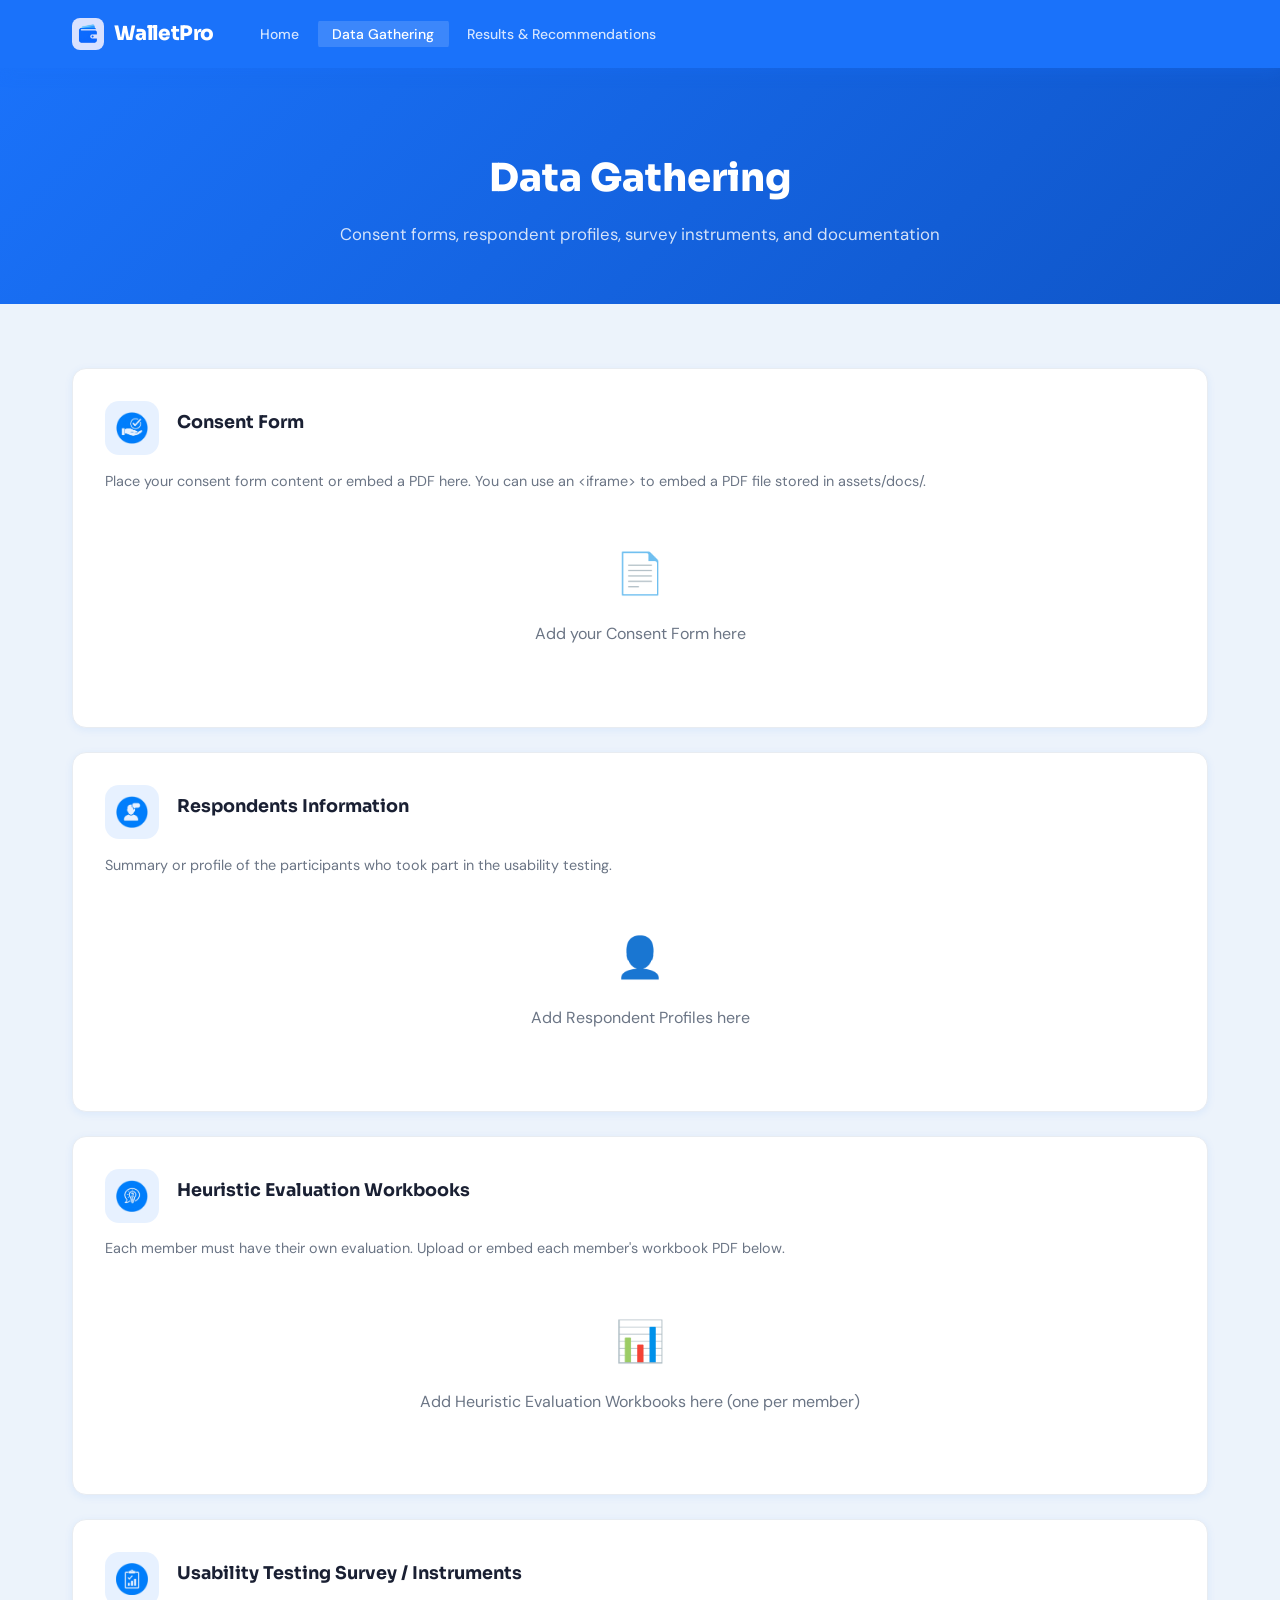
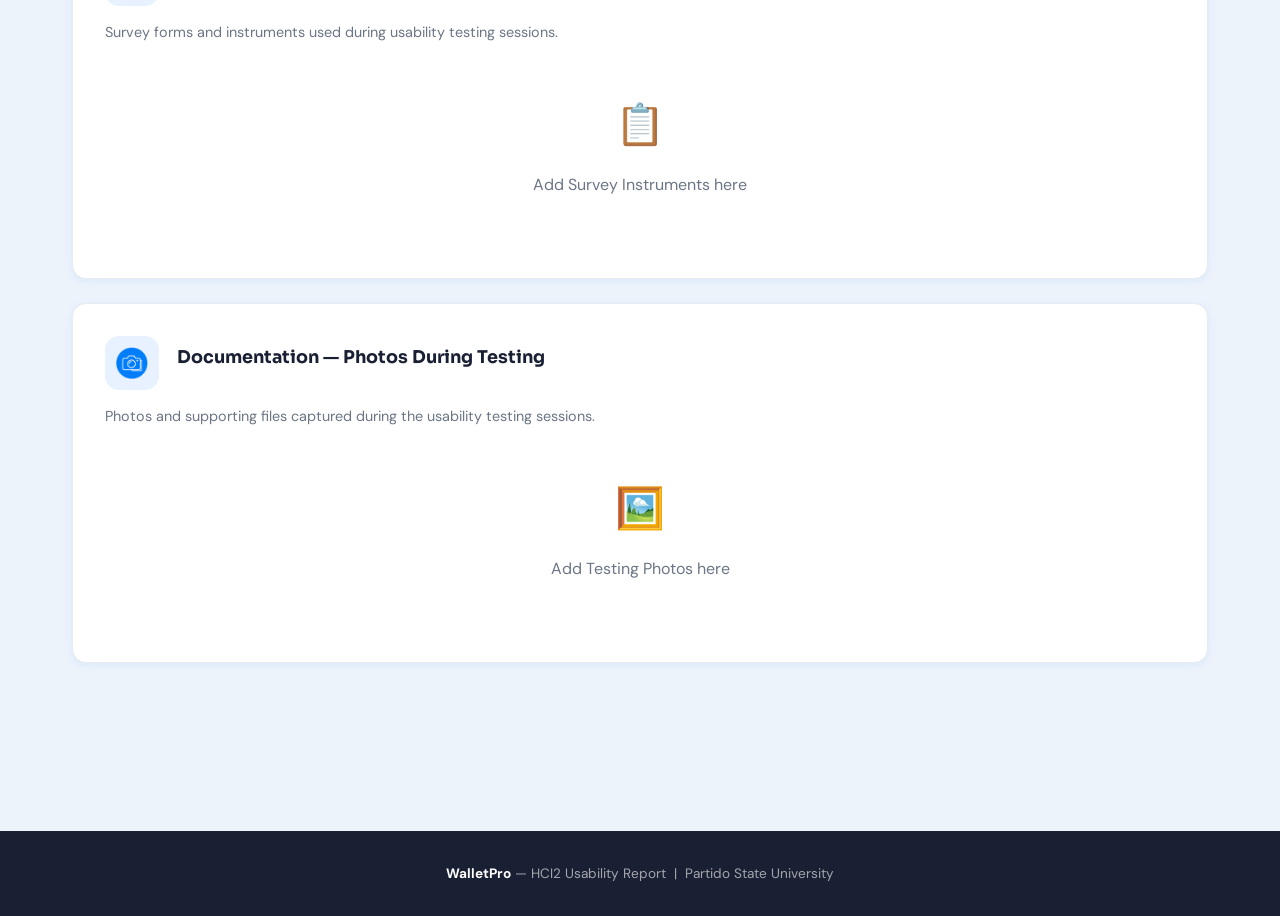
==== pages/data-gathering.html @ 6cc5b2fb "First upload" ====
<!DOCTYPE html>
<html lang="en">
<head>
  <meta charset="UTF-8" />
  <meta name="viewport" content="width=device-width, initial-scale=1.0" />
  <title>Data Gathering — WalletPro HCI2</title>
  <link rel="stylesheet" href="../css/global.css" />
  <style>
    .fade-in { opacity: 0; transform: translateY(20px); transition: opacity 0.5s, transform 0.5s; }
    .fade-in.visible { opacity: 1; transform: none; }
    .content-section { padding: 4rem 0; }
    .card { background: #fff; border-radius: 14px; padding: 2rem; margin-bottom: 1.5rem; border: 1px solid var(--gray-200); box-shadow: var(--shadow-sm); }
    .card h3 { font-family: var(--font-head); font-size: 1.1rem; font-weight: 700; margin-bottom: 0.75rem; color: var(--text-dark); }
    .card p { color: var(--text-muted); font-size: 0.9rem; line-height: 1.7; }
    .coming-soon { text-align: center; padding: 3rem; color: var(--text-muted); font-size: 1rem; }
    .coming-soon span { font-size: 2.5rem; display: block; margin-bottom: 1rem; }
  </style>
</head>
<body>

  <!-- NAVBAR -->
  <nav class="navbar">
    <div class="container">
      <a href="../index.html" class="navbar-brand">
        <img src="../img/logo.jpg" alt="WalletPro Logo" class="brand-logo">
        WalletPro
      </a>
      <ul class="navbar-nav">
        <li><a href="../index.html" class="nav-link">Home</a></li>
        <li><a href="data-gathering.html" class="nav-link active">Data Gathering</a></li>
        <li><a href="results.html" class="nav-link">Results & Recommendations</a></li>
      </ul>
      <button class="navbar-toggle" aria-label="Toggle menu">
        <span></span><span></span><span></span>
      </button>
    </div>
  </nav>

  <!-- PAGE HEADER -->
  <div class="page-header">
    <div class="container">
      <h1>Data Gathering</h1>
      <p>Consent forms, respondent profiles, survey instruments, and documentation</p>
    </div>
  </div>

  <!-- CONTENT -->
  <section class="content-section">
    <div class="container">

      <!-- Consent Form -->
      <div class="card fade-in">
        <div class="card-header">
          <div class="card-icon-lg">
            <img src="../img/icon-consent.png" alt="Consent Form">
          </div>
          <h3>Consent Form</h3>
        </div>
        <p>Place your consent form content or embed a PDF here. You can use an &lt;iframe&gt; to embed a PDF file stored in assets/docs/.</p>
        <!-- Example: <iframe src="../assets/docs/consent-form.pdf" width="100%" height="500px"></iframe> -->
        <div class="coming-soon"><span>📄</span>Add your Consent Form here</div>
      </div>

      <!-- Respondents Info -->
      <div class="card fade-in">
        <div class="card-header">
          <div class="card-icon-lg">
            <img src="../img/icon-respondents.png" alt="Respondents Information">
          </div>
          <h3>Respondents Information</h3>
        </div>
        <p>Summary or profile of the participants who took part in the usability testing.</p>
        <div class="coming-soon"><span>👤</span>Add Respondent Profiles here</div>
      </div>

      <!-- Heuristic Evaluation Workbooks -->
      <div class="card fade-in">
        <div class="card-header">
          <div class="card-icon-lg">
            <img src="../img/icon-heuristic.png" alt="Heuristic Evaluation Workbooks">
          </div>
          <h3>Heuristic Evaluation Workbooks</h3>
        </div>
        <p>Each member must have their own evaluation. Upload or embed each member's workbook PDF below.</p>
        <div class="coming-soon"><span>📊</span>Add Heuristic Evaluation Workbooks here (one per member)</div>
      </div>

      <!-- Usability Testing Survey -->
      <div class="card fade-in">
        <div class="card-header">
          <div class="card-icon-lg">
            <img src="../img/icon-survey.png" alt="Usability Testing Survey / Instruments">
          </div>
          <h3>Usability Testing Survey / Instruments</h3>
        </div>
        <p>Survey forms and instruments used during usability testing sessions.</p>
        <div class="coming-soon"><span>📋</span>Add Survey Instruments here</div>
      </div>

      <!-- Documentation / Photos -->
      <div class="card fade-in">
        <div class="card-header">
          <div class="card-icon-lg">
            <img src="../img/icon-photos.png" alt="Documentation — Photos During Testing">
          </div>
          <h3>Documentation — Photos During Testing</h3>
        </div>
        <p>Photos and supporting files captured during the usability testing sessions.</p>
        <div class="coming-soon"><span>🖼️</span>Add Testing Photos here</div>
      </div>

    </div>
  </section>

  <!-- FOOTER -->
  <footer class="footer">
    <p><strong>WalletPro</strong> — HCI2 Usability Report &nbsp;|&nbsp; Partido State University</p>
  </footer>

  <script src="../js/main.js"></script>
</body>
</html>
---- css/global.css ----
/* ===========================
   WalletPro — Global Styles
   HCI2 Final Project
   =========================== */

@import url('https://fonts.googleapis.com/css2?family=Sora:wght@300;400;500;600;700;800&family=DM+Sans:ital,wght@0,300;0,400;0,500;1,300&display=swap');

/* --- CSS Variables / Brand Colors --- */
:root {
  --blue-primary: #1A72FA;
  --blue-dark: #0f55c7;
  --blue-light: #5a9dfc;
  --bg-main: #ECF3FB;
  --bg-white: #ffffff;
  --gray-100: #f5f7fa;
  --gray-200: #e8ecf1;
  --gray-400: #9aa3b0;
  --gray-600: #5c6675;
  --gray-800: #2d3340;
  --text-dark: #1a2033;
  --text-muted: #6b7585;
  --shadow-sm: 0 2px 8px rgba(26, 114, 250, 0.08);
  --shadow-md: 0 4px 20px rgba(26, 114, 250, 0.12);
  --shadow-lg: 0 10px 40px rgba(26, 114, 250, 0.16);
  --radius-sm: 8px;
  --radius-md: 14px;
  --radius-lg: 22px;
  --font-head: 'Sora', sans-serif;
  --font-body: 'DM Sans', sans-serif;
  --navbar-height: 68px;
  --transition: 0.25s ease;
}

/* --- Reset --- */
*, *::before, *::after {
  box-sizing: border-box;
  margin: 0;
  padding: 0;
}

html {
  scroll-behavior: smooth;
}

body {
  font-family: var(--font-body);
  background-color: var(--bg-main);
  color: var(--text-dark);
  line-height: 1.6;
  min-height: 100vh;
}

img {
  max-width: 100%;
  display: block;
}

a {
  text-decoration: none;
  color: inherit;
  transition: color var(--transition);
}

ul {
  list-style: none;
}

/* --- Utility Classes --- */
.container {
  max-width: 1200px;
  margin: 0 auto;
  padding: 0 2rem;
}

.section-title {
  font-family: var(--font-head);
  font-size: 2rem;
  font-weight: 700;
  color: var(--text-dark);
  margin-bottom: 0.5rem;
}

.section-subtitle {
  font-size: 1rem;
  color: var(--text-muted);
  margin-bottom: 2.5rem;
}

.badge {
  display: inline-block;
  background: rgba(26, 114, 250, 0.1);
  color: var(--blue-primary);
  font-family: var(--font-head);
  font-size: 0.72rem;
  font-weight: 600;
  letter-spacing: 0.1em;
  text-transform: uppercase;
  padding: 0.3rem 0.85rem;
  border-radius: 50px;
  margin-bottom: 1rem;
}

/* ===========================
   NAVBAR
   =========================== */
.navbar {
  position: fixed;
  top: 0;
  left: 0;
  width: 100%;
  height: var(--navbar-height);
  background: var(--blue-primary);
  z-index: 1000;
  box-shadow: 0 2px 16px rgba(26, 114, 250, 0.3);
}

.navbar .container {
  display: flex;
  align-items: center;
  height: 100%;
  gap: 2rem;
}

.navbar-brand {
  display: flex;
  align-items: center;
  gap: 0.6rem;
  font-family: var(--font-head);
  font-size: 1.25rem;
  font-weight: 800;
  color: #fff;
  letter-spacing: -0.02em;
  flex-shrink: 0;
}

.brand-logo {
  width: 32px;
  height: 32px;
  object-fit: contain; /* para hindi ma-stretch */
  border-radius: 8px;
}

.navbar-nav {
  display: flex;
  align-items: center;
  gap: 0.25rem;
  flex: 1;
  overflow-x: auto;
  scrollbar-width: none;
}

.navbar-nav::-webkit-scrollbar {
  display: none;
}

.nav-link {
  white-space: nowrap;
  font-family: var(--font-body);
  font-size: 0.875rem;
  font-weight: 500;
  color: rgba(255,255,255,0.82);
  padding: 0.45rem 0.9rem;
  border-radius: 6px;
  transition: all var(--transition);
}

.nav-link:hover,
.nav-link.active {
  color: #fff;
  background: rgba(255,255,255,0.15);
}

.navbar-toggle {
  display: none;
  flex-direction: column;
  gap: 5px;
  background: none;
  border: none;
  cursor: pointer;
  padding: 0.4rem;
  margin-left: auto;
}

.navbar-toggle span {
  width: 24px;
  height: 2px;
  background: #fff;
  border-radius: 2px;
  transition: all var(--transition);
}

/* --- Mobile Nav --- */
@media (max-width: 768px) {
  .navbar-nav {
    display: none;
    position: absolute;
    top: var(--navbar-height);
    left: 0;
    width: 100%;
    background: var(--blue-dark);
    flex-direction: column;
    align-items: flex-start;
    padding: 1rem;
    gap: 0.25rem;
  }

  .navbar-nav.open {
    display: flex;
  }

  .navbar-toggle {
    display: flex;
  }
}

/* Card header — icon + title row (inner pages) */
.card-header {
  display: flex;
  align-items: center;
  gap: 1.1rem;
  margin-bottom: 0.85rem;
}

.card-header h3 {
  margin: 0;
  font-family: var(--font-head);
  font-size: 1.1rem;
  font-weight: 700;
  color: var(--text-dark);
}

/* Large icon box with blue bg — inner pages */
.card-icon-lg {
  width: 54px;
  height: 54px;
  min-width: 54px;
  background: rgba(26, 114, 250, 0.1);
  border-radius: 14px;
  display: flex;
  align-items: center;
  justify-content: center;
}

.card-icon-lg img {
  width: 32px;
  height: 32px;
  object-fit: contain;
}

/* (legacy small inline icon — no longer used) */
.section-icon {
  width: 22px;
  height: 22px;
  object-fit: contain;
  vertical-align: middle;
  margin-right: 8px;
  display: inline-block;
}

/* ===========================
   FOOTER
   =========================== */
.footer {
  background: var(--text-dark);
  color: rgba(255,255,255,0.6);
  text-align: center;
  padding: 2rem;
  font-size: 0.85rem;
  margin-top: 5rem;
}

.footer strong {
  color: #fff;
}

.footer a {
  color: var(--blue-light);
}

/* ===========================
   PAGE HEADER (inner pages)
   =========================== */
.page-header {
  background: linear-gradient(135deg, var(--blue-primary) 0%, var(--blue-dark) 100%);
  padding: 5rem 0 3.5rem;
  margin-top: var(--navbar-height);
  text-align: center;
  color: #fff;
}

.page-header h1 {
  font-family: var(--font-head);
  font-size: 2.4rem;
  font-weight: 800;
  margin-bottom: 0.75rem;
}

.page-header p {
  font-size: 1.05rem;
  opacity: 0.82;
}
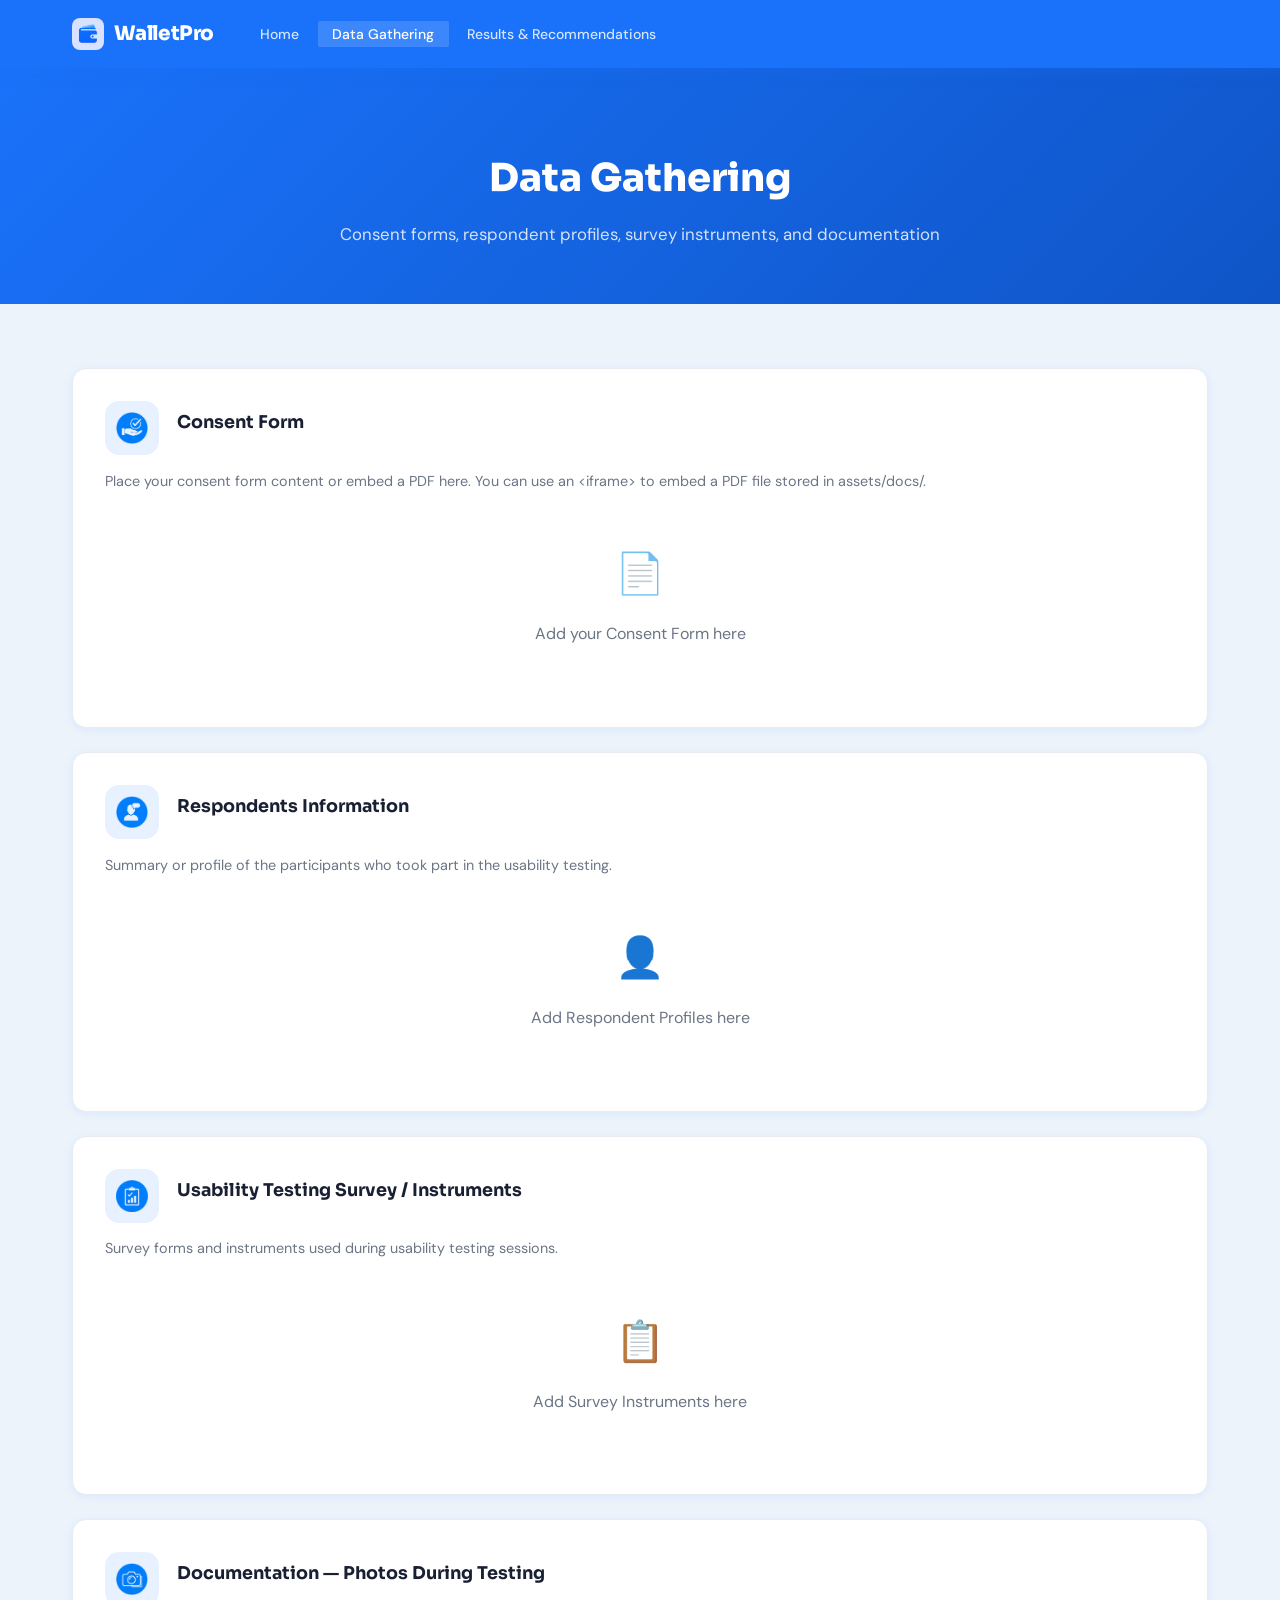
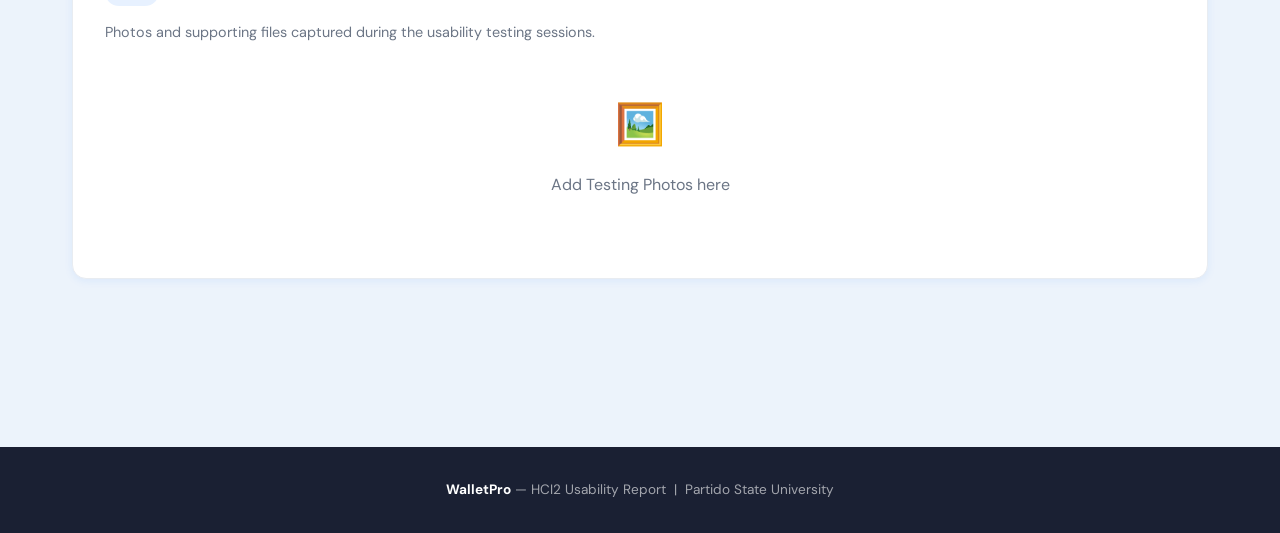
==== commit 6df290ea: "Updated homepage" ====
--- a/pages/data-gathering.html
+++ b/pages/data-gathering.html
@@ -73,8 +73,9 @@
         <div class="coming-soon"><span>👤</span>Add Respondent Profiles here</div>
       </div>
 
+      <!-- Modified -->
       <!-- Heuristic Evaluation Workbooks -->
-      <div class="card fade-in">
+      <!-- <div class="card fade-in">
         <div class="card-header">
           <div class="card-icon-lg">
             <img src="../img/icon-heuristic.png" alt="Heuristic Evaluation Workbooks">
@@ -83,7 +84,7 @@
         </div>
         <p>Each member must have their own evaluation. Upload or embed each member's workbook PDF below.</p>
         <div class="coming-soon"><span>📊</span>Add Heuristic Evaluation Workbooks here (one per member)</div>
-      </div>
+      </div> -->
 
       <!-- Usability Testing Survey -->
       <div class="card fade-in">
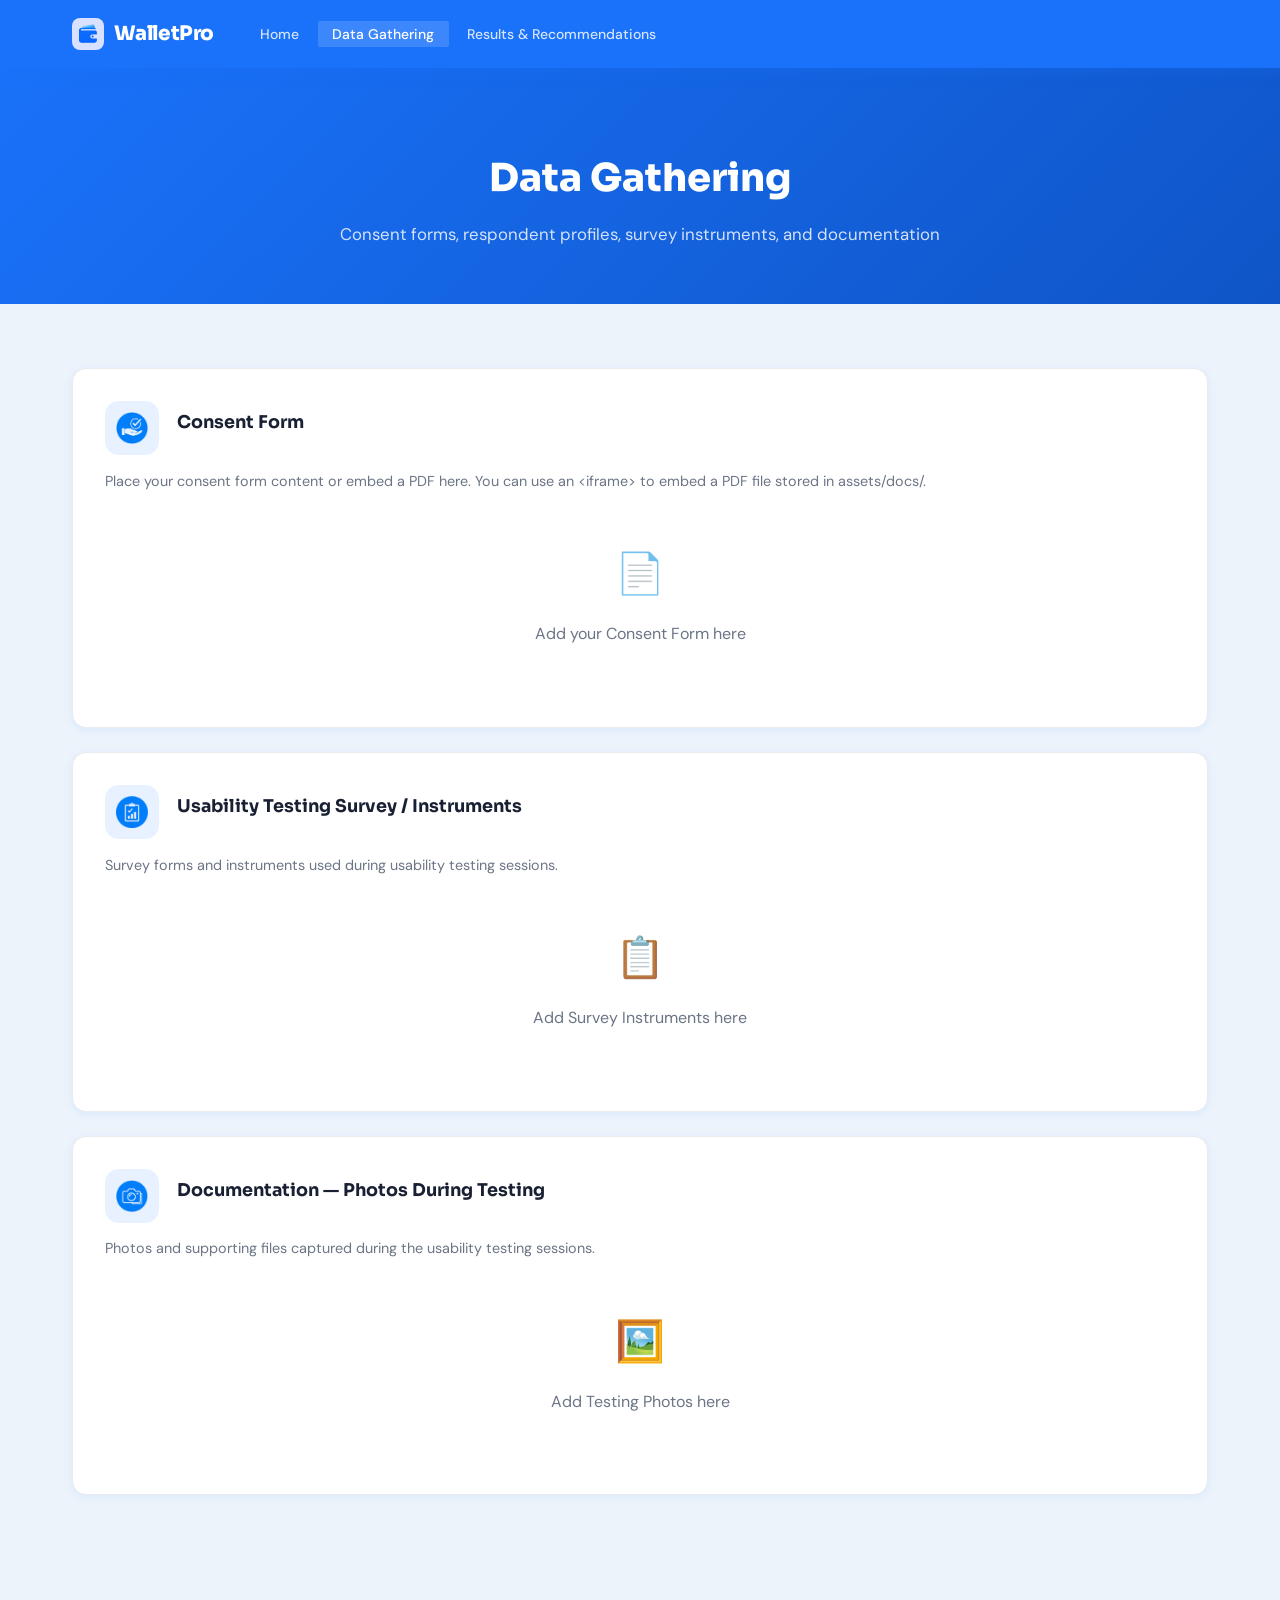
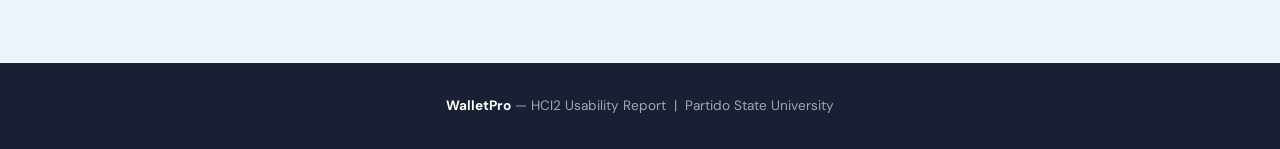
==== commit 856348e2: "Updated homepage" ====
--- a/pages/data-gathering.html
+++ b/pages/data-gathering.html
@@ -62,7 +62,7 @@
       </div>
 
       <!-- Respondents Info -->
-      <div class="card fade-in">
+      <!-- <div class="card fade-in">
         <div class="card-header">
           <div class="card-icon-lg">
             <img src="../img/icon-respondents.png" alt="Respondents Information">
@@ -71,7 +71,7 @@
         </div>
         <p>Summary or profile of the participants who took part in the usability testing.</p>
         <div class="coming-soon"><span>👤</span>Add Respondent Profiles here</div>
-      </div>
+      </div> -->
 
       <!-- Modified -->
       <!-- Heuristic Evaluation Workbooks -->
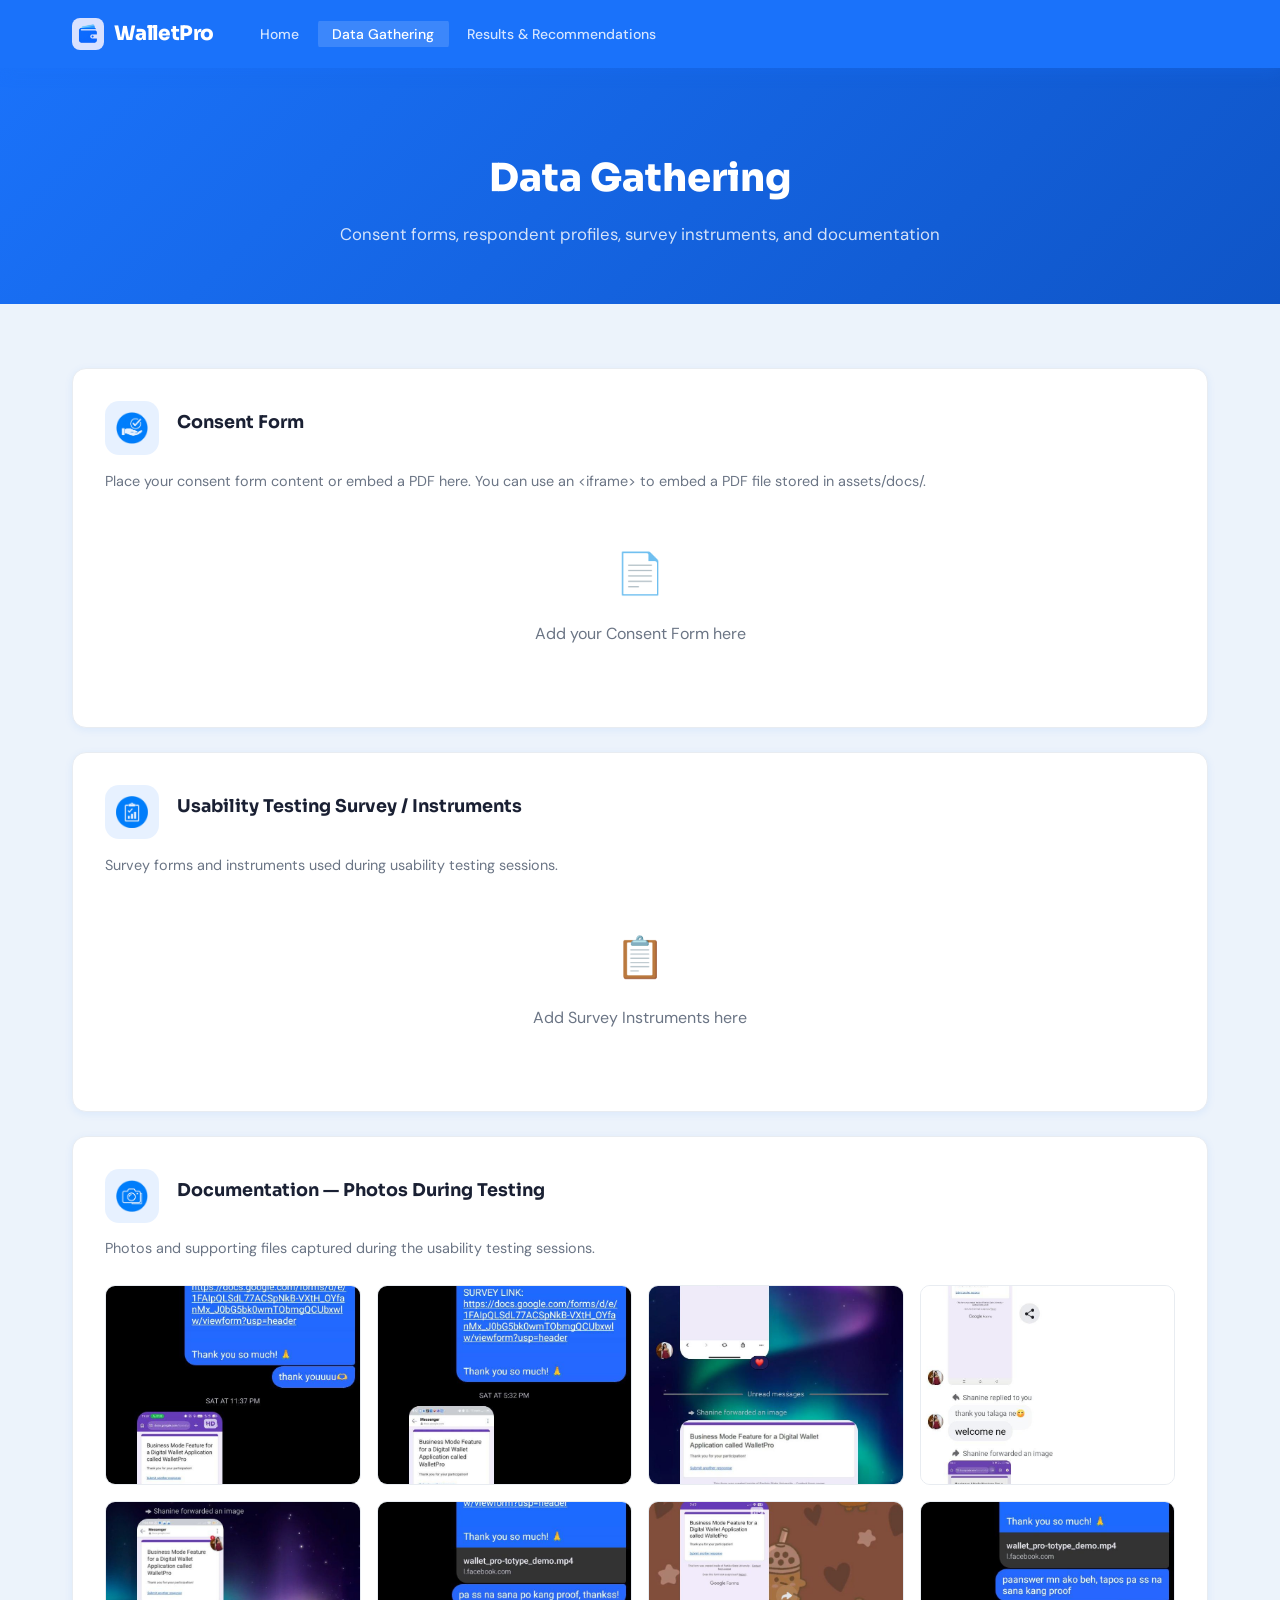
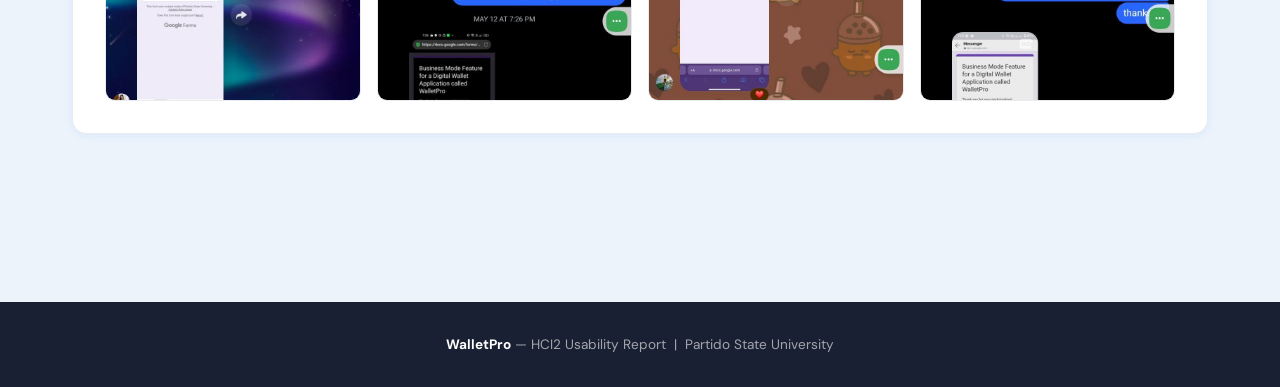
==== commit a984c3a5: "Updated homepage" ====
--- a/pages/data-gathering.html
+++ b/pages/data-gathering.html
@@ -5,16 +5,7 @@
   <meta name="viewport" content="width=device-width, initial-scale=1.0" />
   <title>Data Gathering — WalletPro HCI2</title>
   <link rel="stylesheet" href="../css/global.css" />
-  <style>
-    .fade-in { opacity: 0; transform: translateY(20px); transition: opacity 0.5s, transform 0.5s; }
-    .fade-in.visible { opacity: 1; transform: none; }
-    .content-section { padding: 4rem 0; }
-    .card { background: #fff; border-radius: 14px; padding: 2rem; margin-bottom: 1.5rem; border: 1px solid var(--gray-200); box-shadow: var(--shadow-sm); }
-    .card h3 { font-family: var(--font-head); font-size: 1.1rem; font-weight: 700; margin-bottom: 0.75rem; color: var(--text-dark); }
-    .card p { color: var(--text-muted); font-size: 0.9rem; line-height: 1.7; }
-    .coming-soon { text-align: center; padding: 3rem; color: var(--text-muted); font-size: 1rem; }
-    .coming-soon span { font-size: 2.5rem; display: block; margin-bottom: 1rem; }
-  </style>
+  <link rel="stylesheet" href="../css/home.css" />
 </head>
 <body>
 
@@ -61,6 +52,7 @@
         <div class="coming-soon"><span>📄</span>Add your Consent Form here</div>
       </div>
 
+      <!-- Modified -->
       <!-- Respondents Info -->
       <!-- <div class="card fade-in">
         <div class="card-header">
@@ -107,7 +99,19 @@
           <h3>Documentation — Photos During Testing</h3>
         </div>
         <p>Photos and supporting files captured during the usability testing sessions.</p>
-        <div class="coming-soon"><span>🖼️</span>Add Testing Photos here</div>
+        <div class="testing-gallery">
+
+          <img src="../img/testing/test1.jpg" alt="Testing Photo 1">
+          <img src="../img/testing/test2.jpg" alt="Testing Photo 2">
+          <img src="../img/testing/test3.jpg" alt="Testing Photo 3">
+          <img src="../img/testing/test4.jpg" alt="Testing Photo 4">
+
+          <img src="../img/testing/test5.jpg" alt="Testing Photo 5">
+          <img src="../img/testing/test6.jpg" alt="Testing Photo 6">
+          <img src="../img/testing/test7.jpg" alt="Testing Photo 7">
+          <img src="../img/testing/test8.jpg" alt="Testing Photo 8">
+
+        </div>
       </div>
 
     </div>
--- a/css/global.css
+++ b/css/global.css
@@ -29,6 +29,13 @@
   --font-body: 'DM Sans', sans-serif;
   --navbar-height: 68px;
   --transition: 0.25s ease;
+  --gallery-gap: 18px;
+  --gallery-radius: 14px;
+  --gallery-shadow: 0 4px 10px rgba(0,0,0,0.08);
+  --gallery-hover-lift: -5px;
+  --gallery-img-height: 220px;
+  --gallery-min-width: 220px;
+  --gallery-transition: 0.3s ease;
 }
 
 /* --- Reset --- */
--- a/css/home.css
+++ b/css/home.css
@@ -0,0 +1,541 @@
+/* ===========================
+   WalletPro — Home Page CSS
+   =========================== */
+
+/* ===========================
+   HERO — Video version
+   =========================== */
+.hero {
+  margin-top: var(--navbar-height);
+  background: linear-gradient(145deg, #1A72FA 0%, #0f4fc4 60%, #0a3a99 100%);
+  padding: 4rem 0 3.5rem;
+  position: relative;
+  overflow: hidden;
+}
+
+.hero::before {
+  content: '';
+  position: absolute;
+  top: -80px; right: -80px;
+  width: 420px; height: 420px;
+  background: rgba(255,255,255,0.05);
+  border-radius: 50%;
+  pointer-events: none;
+}
+
+.hero::after {
+  content: '';
+  position: absolute;
+  bottom: -100px; left: -60px;
+  width: 320px; height: 320px;
+  background: rgba(255,255,255,0.04);
+  border-radius: 50%;
+  pointer-events: none;
+}
+
+.hero .container {
+  position: relative;
+  z-index: 1;
+  display: flex;
+  align-items: center;
+  gap: 3rem;
+}
+
+.hero-text {
+  flex: 1;
+  color: #fff;
+}
+
+.hero-badge {
+  display: inline-flex;
+  align-items: center;
+  background: rgba(255,255,255,0.15);
+  color: rgba(255,255,255,0.92);
+  font-family: var(--font-head);
+  font-size: 0.75rem;
+  font-weight: 600;
+  letter-spacing: 0.08em;
+  text-transform: uppercase;
+  padding: 0.4rem 1rem;
+  border-radius: 50px;
+  margin-bottom: 1.5rem;
+  border: 1px solid rgba(255,255,255,0.2);
+}
+
+.hero-title {
+  font-family: var(--font-head);
+  font-size: 3.2rem;
+  font-weight: 800;
+  line-height: 1.1;
+  letter-spacing: -0.03em;
+  margin-bottom: 1rem;
+}
+
+.hero-title span {
+  color: rgba(255,255,255,0.55);
+  font-weight: 300;
+  font-size: 2.2rem;
+  display: block;
+  letter-spacing: -0.01em;
+  margin-bottom: 0.25rem;
+}
+
+.hero-desc {
+  font-size: 1rem;
+  color: rgba(255,255,255,0.75);
+  max-width: 460px;
+  line-height: 1.7;
+  margin-bottom: 2rem;
+}
+
+.hero-meta {
+  display: flex;
+  gap: 1.5rem;
+  flex-wrap: wrap;
+}
+
+.meta-item { display: flex; flex-direction: column; }
+
+.meta-label {
+  font-size: 0.72rem;
+  color: rgba(255,255,255,0.5);
+  text-transform: uppercase;
+  letter-spacing: 0.08em;
+  font-weight: 600;
+}
+
+.meta-value {
+  font-size: 0.9rem;
+  color: rgba(255,255,255,0.9);
+  font-weight: 500;
+}
+
+/* --- Video side --- */
+.hero-video-wrap {
+  flex: 1.1;
+  display: flex;
+  flex-direction: column;
+  align-items: center;
+  gap: 1rem;
+}
+
+.video-frame {
+  width: 100%;
+  background: #ffffff;
+  border-radius: var(--radius-lg);
+  border: 1px solid rgba(0,0,0,0.08);
+  overflow: hidden;
+  box-shadow: 0 8px 32px rgba(0,0,0,0.12), 0 24px 60px rgba(0,0,0,0.15);
+}
+
+.video-frame-header {
+  background: #f0f0f0;
+  padding: 0.65rem 1rem;
+  display: flex;
+  align-items: center;
+  gap: 0.5rem;
+  border-bottom: 1px solid #e0e0e0;
+}
+
+.frame-dots { display: flex; gap: 5px; }
+.frame-dots span { width: 10px; height: 10px; border-radius: 50%; }
+.frame-dots span:nth-child(1) { background: #ff5f57; }
+.frame-dots span:nth-child(2) { background: #febc2e; }
+.frame-dots span:nth-child(3) { background: #28c840; }
+
+.frame-url {
+  flex: 1;
+  background: #e2e2e2;
+  border-radius: 4px;
+  padding: 0.25rem 0.75rem;
+  font-size: 0.72rem;
+  color: #888;
+  font-family: monospace;
+  margin-left: 0.5rem;
+}
+
+.demo-video {
+  width: 100%;
+  display: block;
+  max-height: 420px;
+  object-fit: cover;
+  background: #000;
+}
+
+.video-caption {
+  font-size: 0.8rem;
+  color: rgba(255,255,255,0.5);
+  text-align: center;
+  letter-spacing: 0.04em;
+}
+
+/* ===========================
+   ABOUT — Problem + Prototype + Cards
+   =========================== */
+.about-app {
+  padding: 5rem 0 4rem;
+}
+
+.about-split {
+  display: grid;
+  grid-template-columns: 1fr 1fr;
+  gap: 3rem;
+  margin: 2.5rem 0 3rem;
+  align-items: start;
+}
+
+/* Left: Problem text */
+.problem-heading {
+  font-family: var(--font-head);
+  font-size: 1.15rem;
+  font-weight: 700;
+  color: var(--text-dark);
+  margin-bottom: 0.75rem;
+}
+
+.problem-text {
+  font-size: 0.92rem;
+  color: var(--text-muted);
+  line-height: 1.75;
+  margin-bottom: 1rem;
+}
+
+.solution-list {
+  list-style: none;
+  display: flex;
+  flex-direction: column;
+  gap: 0.6rem;
+  margin-top: 0.5rem;
+}
+
+.solution-list li {
+  display: flex;
+  align-items: center;
+  gap: 0.65rem;
+  font-size: 0.92rem;
+  color: var(--gray-800);
+  background: var(--bg-white);
+  border: 1px solid var(--gray-200);
+  border-radius: var(--radius-sm);
+  padding: 0.6rem 0.9rem;
+  box-shadow: var(--shadow-sm);
+}
+
+.sol-icon { font-size: 1.1rem; }
+
+/* Right: Prototype */
+.about-prototype {
+  display: flex;
+  flex-direction: column;
+  align-items: center;
+  gap: 1rem;
+}
+
+.prototype-label {
+  display: flex;
+  align-items: center;
+  gap: 0.5rem;
+  font-size: 0.78rem;
+  font-weight: 600;
+  color: var(--blue-primary);
+  text-transform: uppercase;
+  letter-spacing: 0.07em;
+  align-self: flex-start;
+}
+
+.proto-dot {
+  width: 8px;
+  height: 8px;
+  border-radius: 50%;
+  background: #22c55e;
+  box-shadow: 0 0 0 3px rgba(34,197,94,0.2);
+  animation: pulse-dot 2s infinite;
+}
+
+@keyframes pulse-dot {
+  0%, 100% { box-shadow: 0 0 0 3px rgba(34,197,94,0.2); }
+  50%       { box-shadow: 0 0 0 6px rgba(34,197,94,0.08); }
+}
+
+.prototype-frame {
+  width: 100%;
+  background: #ffffff;
+  border-radius: var(--radius-lg);
+  border: 1px solid rgba(0,0,0,0.08);
+  overflow: hidden;
+  box-shadow: 0 4px 24px rgba(0,0,0,0.08), 0 16px 48px rgba(0,0,0,0.08);
+}
+
+.prototype-frame-header {
+  background: #f0f0f0;
+  padding: 0.65rem 1rem;
+  display: flex;
+  align-items: center;
+  gap: 0.5rem;
+  border-bottom: 1px solid #e0e0e0;
+}
+
+.qr-display {
+  width: 100%;
+  display: flex;
+  flex-direction: column;
+  align-items: center;
+  justify-content: center;
+  padding: 2.5rem 1.5rem;
+  background: #f8faff;
+  gap: 1rem;
+}
+
+.qr-image {
+  width: 220px;
+  height: 220px;
+  object-fit: contain;
+  border-radius: 12px;
+  border: 6px solid #fff;
+  box-shadow: 0 4px 20px rgba(26,114,250,0.12);
+}
+
+.qr-hint {
+  font-size: 0.8rem;
+  color: var(--text-muted);
+  text-align: center;
+  letter-spacing: 0.03em;
+}
+
+.btn-prototype {
+  display: inline-flex;
+  align-items: center;
+  gap: 0.6rem;
+  background: var(--blue-primary);
+  color: #fff;
+  font-family: var(--font-head);
+  font-size: 0.9rem;
+  font-weight: 700;
+  padding: 0.75rem 1.75rem;
+  border-radius: 50px;
+  border: none;
+  cursor: pointer;
+  box-shadow: 0 4px 20px rgba(26,114,250,0.35);
+  transition: all var(--transition);
+  text-decoration: none;
+}
+
+.btn-prototype:hover {
+  transform: translateY(-2px);
+  box-shadow: 0 8px 30px rgba(26,114,250,0.45);
+  background: var(--blue-dark);
+}
+
+.btn-prototype svg { width: 16px; height: 16px; }
+
+/* Feature Cards */
+.about-grid {
+  display: grid;
+  grid-template-columns: 1fr 1fr 1fr;
+  gap: 1.5rem;
+}
+
+.about-card {
+  background: var(--bg-white);
+  border-radius: var(--radius-md);
+  padding: 1.75rem;
+  box-shadow: var(--shadow-sm);
+  border: 1px solid var(--gray-200);
+  transition: all var(--transition);
+}
+
+.about-card:hover {
+  transform: translateY(-3px);
+  box-shadow: var(--shadow-md);
+}
+
+.card-icon {
+  width: 46px; height: 46px;
+  background: rgba(26, 114, 250, 0.1);
+  border-radius: 12px;
+  display: flex;
+  align-items: center;
+  justify-content: center;
+  margin-bottom: 1rem;
+}
+
+.card-icon img {
+  width: 28px; height: 28px;
+  object-fit: contain;
+}
+
+.about-card h3 {
+  font-family: var(--font-head);
+  font-size: 1rem;
+  font-weight: 700;
+  color: var(--text-dark);
+  margin-bottom: 0.5rem;
+}
+
+.about-card p {
+  font-size: 0.875rem;
+  color: var(--text-muted);
+  line-height: 1.6;
+}
+
+/* ===========================
+   TEAM SECTION
+   =========================== */
+.team-section {
+  padding: 4.5rem 0;
+  background: var(--bg-white);
+}
+
+.team-section .section-header {
+  text-align: center;
+  margin-bottom: 3rem;
+}
+
+.team-card {
+  background: var(--bg-main);
+  border-radius: var(--radius-lg);
+  overflow: hidden;
+  border: 1.5px solid var(--gray-200);
+  transition: all var(--transition);
+  position: relative;
+}
+
+.team-card:hover {
+  transform: translateY(-4px);
+  box-shadow: var(--shadow-lg);
+  border-color: rgba(26,114,250,0.25);
+}
+
+.card-photo {
+  width: 100%;
+  aspect-ratio: 1 / 1;
+  object-fit: cover;
+  background: var(--gray-200);
+}
+
+.card-info {
+  padding: 1.25rem;
+  text-align: center;
+}
+
+.card-info h3 {
+  font-family: var(--font-head);
+  font-size: 1rem;
+  font-weight: 700;
+  color: var(--text-dark);
+  margin-bottom: 0.3rem;
+}
+
+.leader-tag {
+  display: inline-block;
+  background: rgba(26, 114, 250, 0.1);
+  color: var(--blue-primary);
+  font-size: 0.68rem;
+  font-weight: 600;
+  letter-spacing: 0.05em;
+  text-transform: uppercase;
+  padding: 0.2rem 0.65rem;
+  border-radius: 50px;
+  margin-top: 0.25rem;
+}
+
+.team-all-grid {
+  display: grid;
+  grid-template-columns: repeat(5, 1fr);
+  gap: 1rem;
+}
+
+/* =========================================
+   TESTING PHOTOS GALLERY
+========================================= */
+
+.fade-in { opacity: 0; 
+  transform: translateY(20px); 
+  transition: opacity 0.5s, 
+  transform 0.5s; 
+}
+.fade-in.visible { 
+  opacity: 1; 
+  transform: none; 
+}
+.content-section { 
+  padding: 4rem 0; 
+}
+.card { 
+  background: #fff; 
+  border-radius: 14px; 
+  padding: 2rem; margin-bottom: 1.5rem; 
+  border: 1px solid var(--gray-200); 
+  box-shadow: var(--shadow-sm); 
+}
+.card h3 { 
+  font-family: var(--font-head); 
+  font-size: 1.1rem; 
+  font-weight: 700; 
+  margin-bottom: 0.75rem; 
+  color: var(--text-dark); 
+}
+.card p { 
+  color: var(--text-muted); 
+  font-size: 0.9rem; 
+  line-height: 1.7; 
+}
+.coming-soon { 
+  text-align: center; 
+  padding: 3rem; 
+  color: var(--text-muted); 
+  font-size: 1rem; 
+}
+.coming-soon span { 
+  font-size: 2.5rem; 
+  display: block; 
+  margin-bottom: 1rem; 
+}
+.testing-gallery {
+  display: grid;
+  grid-template-columns: repeat(4, 1fr);
+  gap: 1rem;
+  margin-top: 1.5rem;
+}
+.testing-gallery img {
+  width: 100%;
+  height: 200px;
+  object-fit: cover;
+  border-radius: 10px;
+  border: 1px solid var(--gray-200);
+  transition: transform 0.3s ease, box-shadow 0.3s ease;
+}
+.testing-gallery img:hover {
+  transform: scale(1.03);
+  box-shadow: 0 4px 16px rgba(0,0,0,0.15);
+}
+
+
+/* ===========================
+   RESPONSIVE
+   =========================== */
+@media (max-width: 960px) {
+  .hero .container { flex-direction: column; }
+  .hero-title { font-size: 2.4rem; }
+  .about-split { grid-template-columns: 1fr; }
+  .about-grid { grid-template-columns: 1fr 1fr; }
+  .team-all-grid { grid-template-columns: repeat(3, 1fr); }
+}
+
+@media (max-width: 600px) {
+  .hero-title { font-size: 1.9rem; }
+  .hero-title span { font-size: 1.5rem; }
+  .about-grid { grid-template-columns: 1fr; }
+  .team-all-grid { grid-template-columns: repeat(2, 1fr); }
+}
+
+@media (max-width: 768px) {
+  .testing-gallery {
+    grid-template-columns: repeat(2, 1fr);
+  }
+}
+@media (max-width: 480px) {
+  .testing-gallery {
+    grid-template-columns: 1fr;
+  }
+}
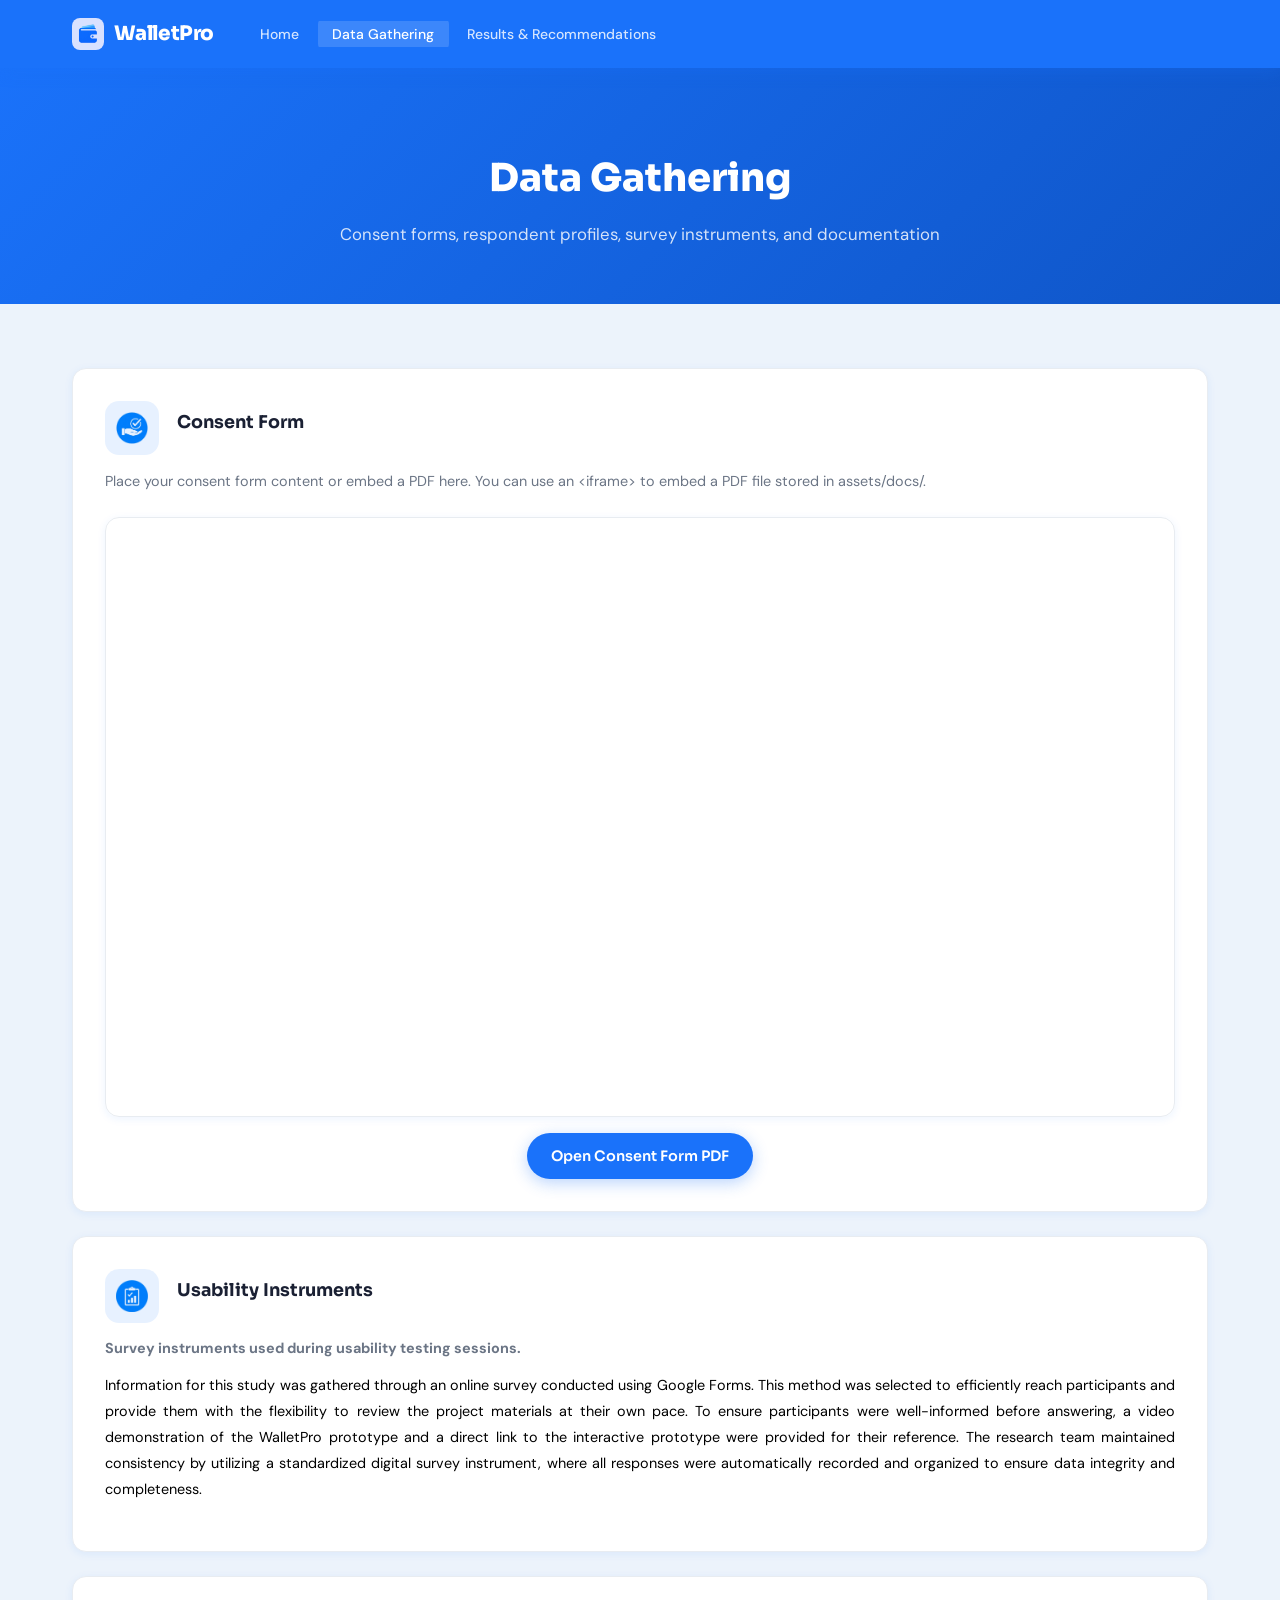
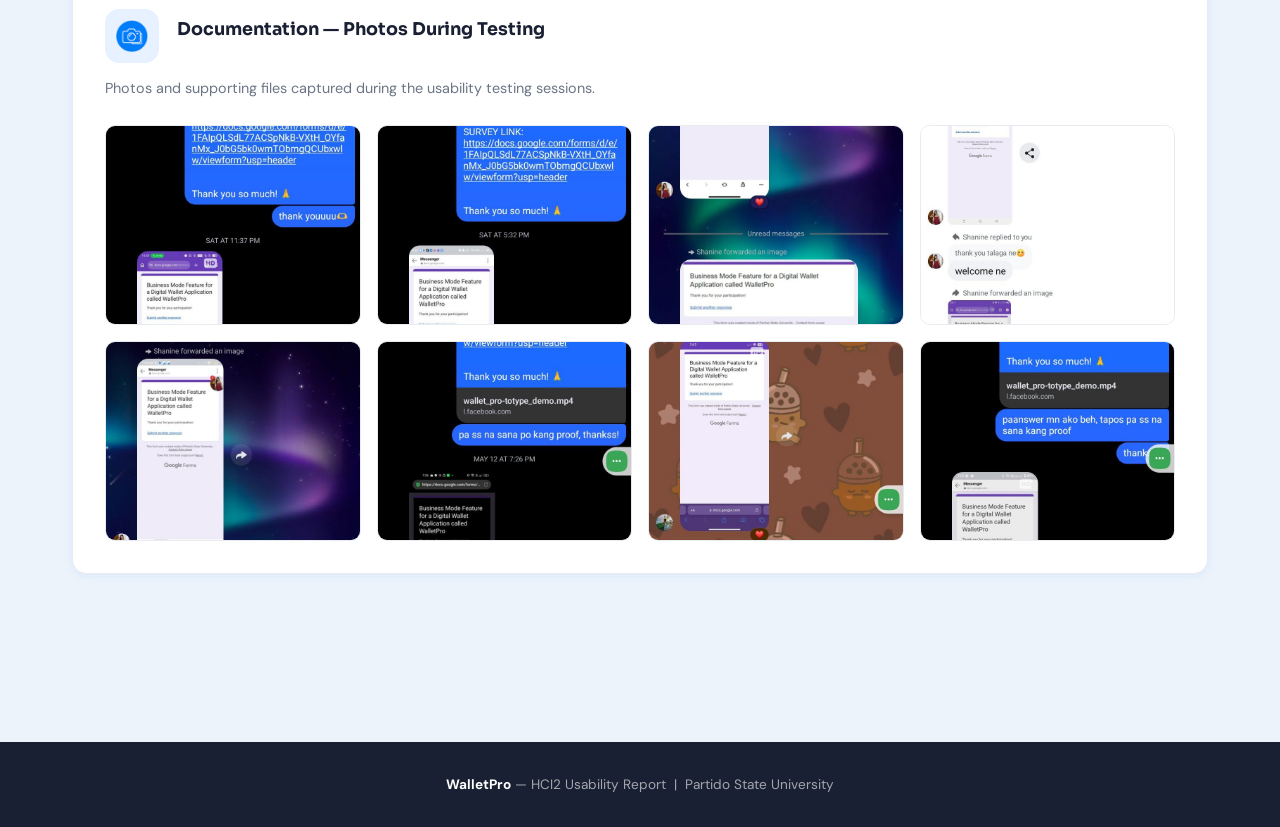
==== commit 05c9d75c: "Updated homepage" ====
--- a/pages/data-gathering.html
+++ b/pages/data-gathering.html
@@ -49,7 +49,18 @@
         </div>
         <p>Place your consent form content or embed a PDF here. You can use an &lt;iframe&gt; to embed a PDF file stored in assets/docs/.</p>
         <!-- Example: <iframe src="../assets/docs/consent-form.pdf" width="100%" height="500px"></iframe> -->
-        <div class="coming-soon"><span>📄</span>Add your Consent Form here</div>
+        <div class="pdf-container">
+            <iframe
+                src="../docs/walletpro-consent-form.pdf"
+                class="pdf-viewer">
+            </iframe>
+            <a
+                href="../docs/walletpro-consent-form.pdf"
+                target="_blank"
+                class="btn btn-primary">
+                Open Consent Form PDF
+            </a>
+        </div>
       </div>
 
       <!-- Modified -->
@@ -84,10 +95,12 @@
           <div class="card-icon-lg">
             <img src="../img/icon-survey.png" alt="Usability Testing Survey / Instruments">
           </div>
-          <h3>Usability Testing Survey / Instruments</h3>
+          <h3>Usability Instruments</h3>
         </div>
-        <p>Survey forms and instruments used during usability testing sessions.</p>
-        <div class="coming-soon"><span>📋</span>Add Survey Instruments here</div>
+        <p><strong>Survey instruments used during usability testing sessions.</strong></p>
+        <div class="survey-details" >
+          <p class="graph">Information for this study was gathered through an online survey conducted using Google Forms. This method was selected to efficiently reach participants and provide them with the flexibility to review the project materials at their own pace. To ensure participants were well-informed before answering, a video demonstration of the WalletPro prototype and a direct link to the interactive prototype were provided for their reference. The research team maintained consistency by utilizing a standardized digital survey instrument, where all responses were automatically recorded and organized to ensure data integrity and completeness.</p>
+        </div>
       </div>
 
       <!-- Documentation / Photos -->
--- a/css/global.css
+++ b/css/global.css
@@ -18,6 +18,7 @@
   --gray-600: #5c6675;
   --gray-800: #2d3340;
   --text-dark: #1a2033;
+  --text-darker: #000000;
   --text-muted: #6b7585;
   --shadow-sm: 0 2px 8px rgba(26, 114, 250, 0.08);
   --shadow-md: 0 4px 20px rgba(26, 114, 250, 0.12);
--- a/css/home.css
+++ b/css/home.css
@@ -446,6 +446,77 @@
 }
 
 /* =========================================
+   PDF VIEWER — Responsive Embed
+========================================= */
+.pdf-container {
+  margin-top: 1.5rem;
+  display: flex;
+  flex-direction: column;
+  align-items: center;
+  gap: 1rem;
+}
+
+.pdf-viewer {
+  width: 100%;
+  height: 600px;
+  border: 1px solid var(--gray-200);
+  border-radius: var(--radius-md);
+  box-shadow: var(--shadow-sm);
+}
+
+.pdf-container .btn-primary {
+  display: inline-flex;
+  align-items: center;
+  gap: 0.5rem;
+  background: var(--blue-primary);
+  color: #fff;
+  font-family: var(--font-head);
+  font-size: 0.9rem;
+  font-weight: 600;
+  padding: 0.7rem 1.5rem;
+  border-radius: 50px;
+  border: none;
+  cursor: pointer;
+  box-shadow: 0 4px 16px rgba(26, 114, 250, 0.3);
+  transition: all var(--transition);
+  text-decoration: none;
+}
+
+.pdf-container .btn-primary:hover {
+  transform: translateY(-2px);
+  box-shadow: 0 6px 24px rgba(26, 114, 250, 0.4);
+  background: var(--blue-dark);
+}
+
+@media (max-width: 768px) {
+  .pdf-viewer {
+    height: 450px;
+  }
+}
+
+@media (max-width: 480px) {
+  .pdf-viewer {
+    height: 350px;
+  }
+}
+
+/* =========================================
+   SURVEY DETAILS PARAGRAPH
+========================================= */
+
+.survey-details {
+    margin-top: 12px;
+}
+
+.survey-details p.graph {
+    margin-bottom: 1rem;
+    font-size: 0.9rem;
+    text-align: justify;
+    line-height: 1.8;
+    color: var(--text-darker);
+}
+
+/* =========================================
    TESTING PHOTOS GALLERY
 ========================================= */
 
